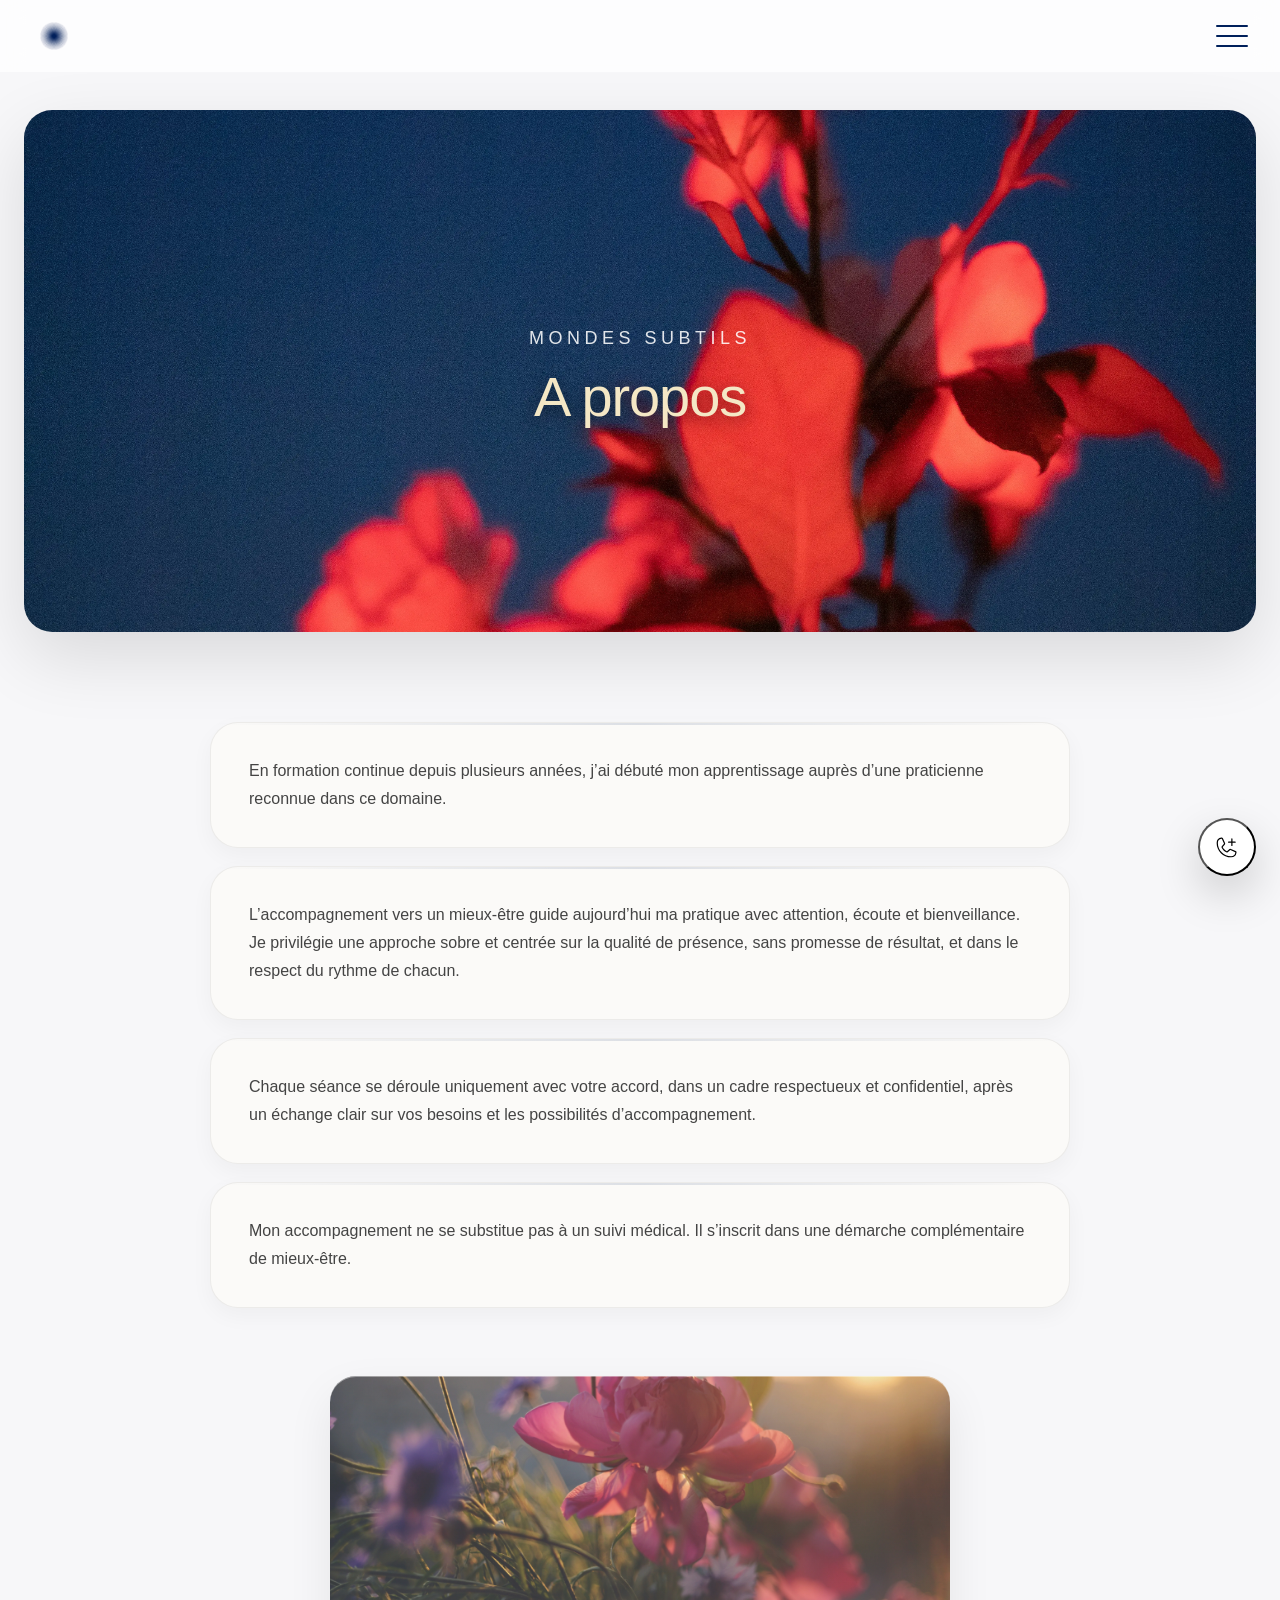
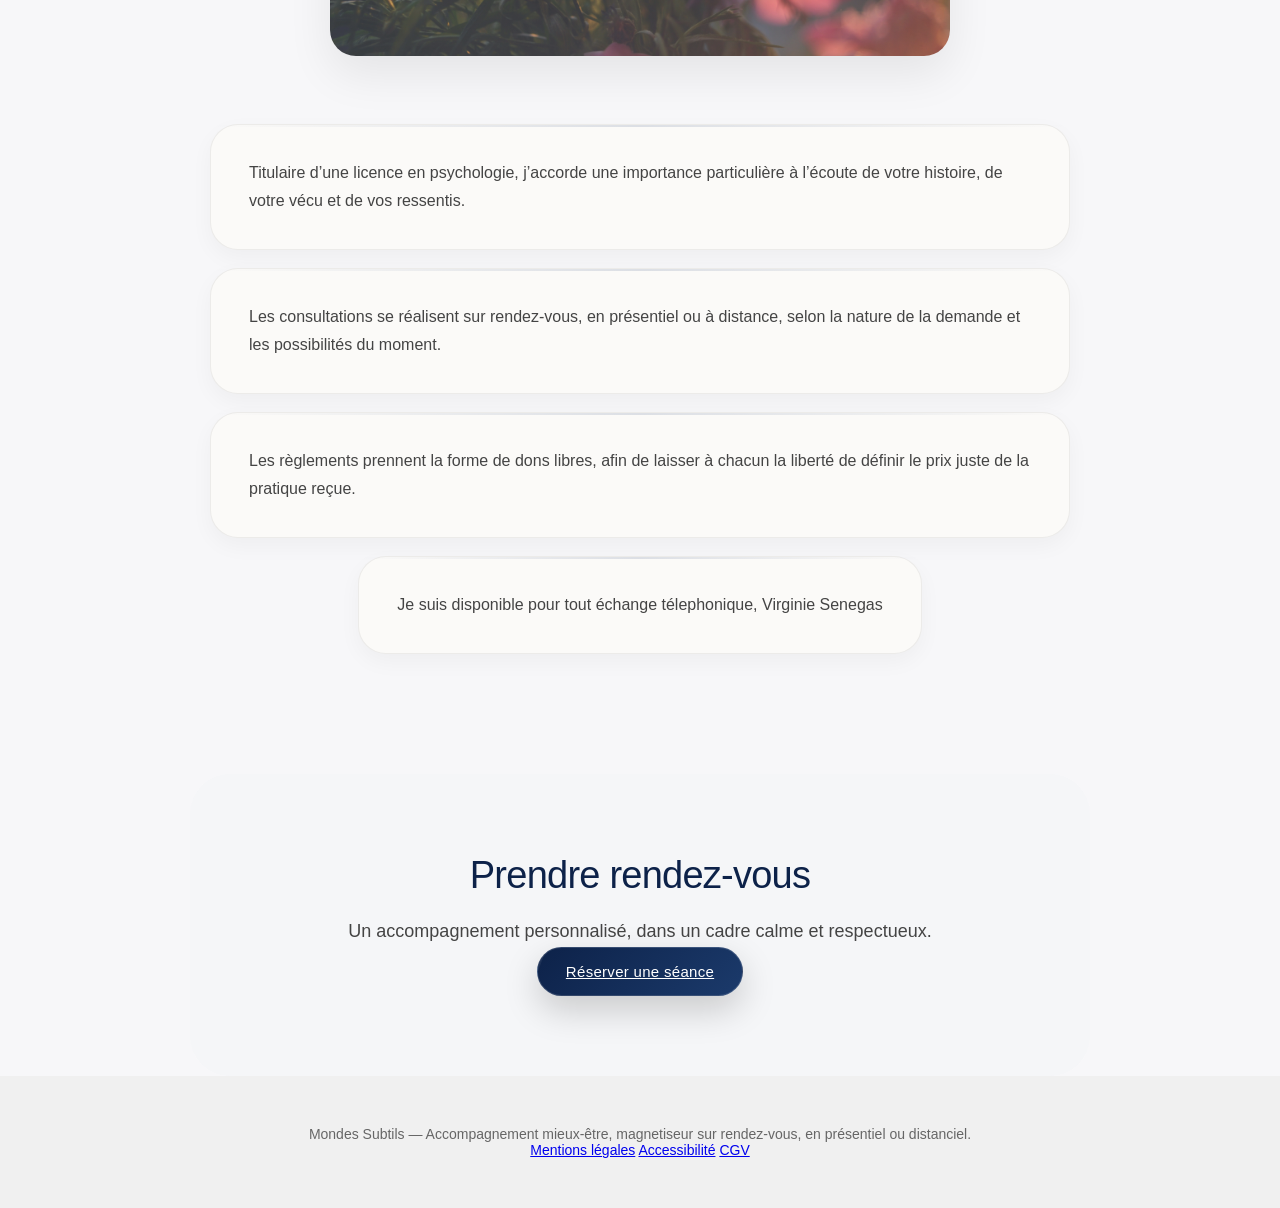
==== a-propos.html @ 7267ecd8 "Enhance footer with content and legal links Updated footer to include additional information and lin" ====
<!DOCTYPE html>
<html lang="fr">
<head>
  <meta charset="UTF-8" />
  <meta name="viewport" content="width=device-width, initial-scale=1.0"/>

  <title>À propos — Mondes Subtils</title>

  <meta name="description" content="Découvrez l’approche humaine et apaisante de Viginie Senegas avec Mondes Subtils, magnétisme etaccompagnement en mieux-être à Castres, Toulouse et en Occitanie.">

  <link rel="stylesheet" href="style.css" />
</head>

<body>

  <!-- NAVBAR -->
  <header class="navbar">

    <a href="index.html" class="logo">
      <img src="logo.png" alt="Mondes Subtils">
    </a>

    <div class="burger" id="burger">
      <span></span>
      <span></span>
      <span></span>
    </div>

  </header>

  <!-- MENU -->
  <nav class="menu" id="menu">
    <a href="index.html">Accueil</a>
    <a href="a-propos.html">À propos</a>
    <a href="pratiques.html">Les pratiques</a>
    <a href="temoignages.html">Témoignages</a>
    <a href="faq.html">FAQ</a>
    <a href="reservation.html">Réserver</a>
  </nav>

  <!-- HERO -->
  <section class="page-hero faq-hero">
    <div class="hero-content">
      <p class="mini-title">Mondes Subtils</p>
      <h1>A propos</h1>
    </div>
  </section>

  <!-- CONTENU -->
  <section class="about-wrapper">

    <div class="about-card">
      <p>
        En formation continue depuis plusieurs années, j’ai débuté mon apprentissage auprès d’une praticienne reconnue dans ce domaine.
      </p>
    </div>

    <div class="about-card">
      <p>
        L’accompagnement vers un mieux-être guide aujourd’hui ma pratique avec attention, écoute et bienveillance. 
        Je privilégie une approche sobre et centrée sur la qualité de présence, sans promesse de résultat, et dans le respect du rythme de chacun.
      </p>
    </div>

    <div class="about-card">
      <p>
        Chaque séance se déroule uniquement avec votre accord, dans un cadre respectueux et confidentiel, après un échange clair sur vos besoins et les possibilités d’accompagnement.
      </p>
    </div>

    <div class="about-card">
      <p>
        Mon accompagnement ne se substitue pas à un suivi médical. Il s’inscrit dans une démarche complémentaire de mieux-être.
      </p>
    </div>

    <div class="about-image-break"></div>

    <div class="about-card">
      <p>
        Titulaire d’une licence en psychologie, j’accorde une importance particulière à l’écoute de votre histoire, de votre vécu et de vos ressentis.
      </p>
    </div>

    <div class="about-card">
      <p>
        Les consultations se réalisent sur rendez-vous, en présentiel ou à distance, selon la nature de la demande et les possibilités du moment. 
      </p>
    </div>

    <div class="about-card">
      <p>
        Les règlements prennent la forme de dons libres, afin de laisser à chacun la liberté de définir le prix juste de la pratique reçue.
      </p>
    </div>

    <div class="about-card">
      <p>
        Je suis disponible pour tout échange télephonique,
        Virginie Senegas
      </p>
    </div>

  </section>

  <!-- CTA -->
  <section class="section section-soft">

    <h2>Prendre rendez-vous</h2>

    <p>
      Un accompagnement personnalisé, dans un cadre calme et respectueux.
    </p>

    <a href="reservation.html" class="btn">
      Réserver une séance
    </a>

  </section>

  <!-- FOOTER -->
 <footer>

  <div class="footer-content">
    Mondes Subtils — Accompagnement mieux-être, magnetiseur sur rendez-vous, en présentiel ou distanciel.
  </div>

  <div class="footer-links">
    <a href="mentions-legales.html">Mentions légales</a>
    <a href="accessibilite.html">Accessibilité</a>
    <a href="cgv.html">CGV</a>
  </div>

</footer>

  <!-- CONTACT FLOATING -->
  <div class="contact-floating">

    <button class="contact-trigger" id="contactTrigger">
      <img src="phonepluslight.svg" alt="Contact">
    </button>

    <div class="contact-panel" id="contactPanel">
      <a href="tel:+33607149158">Téléphone</a>
      <a href="sms:+33607149158">SMS</a>
      <a href="mailto:mondessubtils@yahoo.com">E-mail</a>
      <a href="reservation.html">Réserver une séance</a>
    </div>

  </div>

  <!-- SCRIPTS (PROPRE + SANS DOUBLONS) -->
  <script>
    const burger = document.getElementById("burger");
    const menu = document.getElementById("menu");

    burger.addEventListener("click", () => {
      burger.classList.toggle("active");
      menu.classList.toggle("open");
    });

    const trigger = document.getElementById("contactTrigger");
    const panel = document.getElementById("contactPanel");

    if (trigger && panel) {
      trigger.addEventListener("click", () => {
        panel.classList.toggle("open");
      });
    }
  </script>

</body>
</html>
---- style.css ----
/* RESET */

*{
  margin:0;
  padding:0;
  box-sizing:border-box;
}

html{
  scroll-behavior:smooth;
}

body{
  font-family:Arial,sans-serif;
  background:#f7f7f9;
  color:#111;
  overflow-x:hidden;
}

/* NAVBAR */

.navbar{
  position:fixed;
  top:0;
  left:0;
  width:100%;
  height:72px;

  display:flex;
  justify-content:space-between;
  align-items:center;

  padding:0 32px;

  background:rgba(255,255,255,0.72);

  backdrop-filter:blur(12px);
  -webkit-backdrop-filter:blur(12px);

  z-index:9999;
}

/* LOGO */

.logo img{
  height:44px;
  width:auto;
  display:block;

  transition:transform 0.5s ease;
}

.logo img:hover{
  transform:rotate(4deg) scale(1.02);
}

/* BURGER */

.burger{
  width:32px;
  height:22px;

  display:flex;
  flex-direction:column;
  justify-content:space-between;

  cursor:pointer;
  z-index:10000;
}

.burger span{
  width:100%;
  height:2px;

  background:#00205b;

  border-radius:2px;

  transition:0.4s;
}

.burger.active span:nth-child(1){
  transform:rotate(45deg) translateY(8px);
}

.burger.active span:nth-child(2){
  opacity:0;
}

.burger.active span:nth-child(3){
  transform:rotate(-45deg) translateY(-8px);
}

/* MENU */

.menu{
  position:fixed;
  inset:0;

  background:#00205b;

  display:flex;
  flex-direction:column;
  justify-content:center;
  align-items:center;

  gap:32px;

  opacity:0;
  pointer-events:none;

  transition:0.4s ease;

  z-index:9000;
}

.menu.open{
  opacity:1;
  pointer-events:auto;
}

.menu a{
  color:white;
  text-decoration:none;
  font-size:28px;
  letter-spacing:0.05em;

  transition:opacity 0.3s ease;
}

.menu a:hover{
  opacity:0.7;
}

/* HERO */

.hero{
  position:relative;

  min-height:58vh;
  height:58vh;

  margin:110px 24px 20px;

  background:
  linear-gradient(rgba(0,32,91,0.30), rgba(0,32,91,0.30)),
  url("photomondesubtilbacground.webp");

  background-size:cover;
  background-position:center;

  display:flex;
  align-items:center;
  justify-content:center;

  text-align:center;
  
  border-radius:28px;
  overflow:hidden;

  box-shadow:0 25px 70px rgba(0,0,0,0.12);
}

.hero-content{
  position:relative;
  z-index:2;
  max-width:700px;
  padding:20px;
  color:white;
}

.hero-content h1{
  font-size:56px;
  font-weight:300;
  
  color:#f4e7c5;
  letter-spacing:-0.02em;
  text-shadow:0 4px 16px rgba(0,0,0,0.45);
}

.hero-content p,
.page-hero p,
.testimonials-hero p,
.faq-hero p,
.about-hero p,
.reservation-hero p{
  font-size:18px;
  line-height:1.7;
  margin-top:10px;
  color:rgba(255,255,255,0.92);
}

/* =========================
   PRACTICES HERO
========================= */

.practices-hero{
  background:
    linear-gradient(rgba(0,32,91,0.30), rgba(0,32,91,0.30)),
    url("backgroundpratiques.webp");

  background-size:cover;
  background-position:center 70%;
}

/* BUTTON */

.btn{
  display:inline-flex;
  align-items:center;
  justify-content:center;

  padding:14px 26px;

  border-radius:999px;

  background:linear-gradient(135deg, #0d2249 0%, #1b3a6b 60%, #2a4f8a 100%);
  color:white;

  font-size:15px;
  font-weight:500;
  letter-spacing:0.02em;

  border:1px solid rgba(255,255,255,0.12);

  box-shadow:
    0 12px 30px rgba(0,0,0,0.18),
    inset 0 1px 0 rgba(255,255,255,0.12);

  position:relative;
  overflow:hidden;
  
  transition:all 0.3s ease;
}

.btn::before{
  content:"";
  position:absolute;
  top:0;
  left:-60%;
  width:60%;
  height:100%;

  background:linear-gradient(
    120deg,
    transparent,
    rgba(255,255,255,0.25),
    transparent
  );

  transform:skewX(-20deg);
  transition:0.6s ease;
}

.btn:hover{
  transform: translateY(-2px) scale(1.02);
  box-shadow:
    0 18px 40px rgba(0,0,0,0.22);
}

/* SECTION */

.section{
  padding:50px 20px 80px;
  max-width:900px;
  margin:auto;
  text-align:center;
}

.section:first-of-type{
  padding-top:30px;
}

.section h2{
  font-size:40px;
  margin-bottom:20px;
  color:#00205b;
  font-weight:300;
}

.section p{
  font-size:18px;
  line-height:1.8;
}

/* =========================
   CARDS (STYLE UNIQUE GLOBAL)
========================= */

.cards{
  display:grid;
  grid-template-columns:repeat(auto-fit, minmax(260px, 1fr));
  gap:24px;
  padding:20px 20px 60px;
}

/* CARD PREMIUM UNIQUE */
.cards .card{
  position:relative;
  overflow:hidden;

  min-height:340px;
  border-radius:28px;

  padding:34px;

  display:flex;
  flex-direction:column;
  justify-content:flex-end;

  background-size:cover;
  background-position:center;

  box-shadow:0 15px 40px rgba(0,0,0,0.12);

  transition:transform 0.35s ease, box-shadow 0.35s ease;

  isolation:isolate;
}

/* HOVER IDENTIQUE INDEX */
.cards .card:hover{
  transform:translateY(-6px);
  box-shadow:0 25px 60px rgba(0,0,0,0.18);
}

/* VOILE IDENTIQUE INDEX */
.cards .card::after{
  content:"";
  position:absolute;
  inset:0;

  background:linear-gradient(
    to top,
    rgba(0,0,0,0.45),
    rgba(0,0,0,0.15) 45%,
    rgba(255,255,255,0.20)100%
  );

  z-index:0;
}

/* TEXTE AU-DESSUS */

.cards .card h2,
.cards .card h3,
.cards .card p{
  position:relative;
  z-index:2;
}

.practice-card h2,
.practice-card h3{
  color:#f4e7c5;
  text-shadow:0 4px 16px rgba(0,0,0,0.45);
}

.practice-card p{
  color:#fff7e8;
  text-shadow:0 2px 12px rgba(0,0,0,0.40);
}

  .cards .card h2{
  color:#f4e7c5;
  text-shadow:0 4px 16px rgba(0,0,0,0.45);
}

.cards .card p{
  color:#fff7e8;
  text-shadow:0 2px 12px rgba(0,0,0,0.40);

}

.cards .card p{
  text-shadow:0 4px 12px rgba(0,0,0,0.12);
}

/* TITRE */
.cards .card h2{
  font-size:26px;
  font-weight:300;
  color:#f4e7c5;
  margin-bottom:14px;
  line-height:1.3;

    text-shadow:0 4px 16px rgba(0,0,0,0.45);

}

.cards .card h3{
  font-size:26px;
  font-weight:300;
  color:#f4e7c5;
  margin-bottom:14px;
  line-height:1.3;

  text-shadow:0 4px 16px rgba(0,0,0,0.45);
}

/* TEXTE */
.cards .card p{
  font-size:16px;
  line-height:1.7;
  color:#fff7e8;

    text-shadow:0 2px 12px rgba(0,0,0,0.40);

}
/* images */

.cards .card:nth-child(1){
  background-image:url("photoarrettabac.webp");
}

.cards .card:nth-child(2){
  background-image:url("photonettoyagepersonne.webp");
}

.cards .card:nth-child(3){
  background-image:url("photonettoyagelieu.webp");
}

.cards .card:nth-child(4){
  background-image:url("photoliberationemotionnelle.webp");
}

.cards .card:nth-child(5){
  background-image:url("douleursinconforts.webp");
}

.cards .card:nth-child(6){
  background-image:url("zonefeubrulure.webp");
}

.cards .card:nth-child(7){
  background-image:url("liberationrelationsousemprise.webp");
}

/* FOOTER */

footer{
  text-align:center;
  padding:50px 20px;
  background:#f0f0f0;
  font-size:14px;
  color:#666;
}

/* =========================
   ABOUT PAGE
========================= */

.about-hero{
  position:relative;
  height:68vh;
  min-height:560px;

  display:flex;
  align-items:center;
  justify-content:center;
  text-align:center;

  background:
    url("photoapropo1.webp");

  background-size:cover;
  background-position:center;

  color:white;
}

.hero-overlay{
  position:absolute;
  inset:0;
}

.about-hero h1{
  font-size:56px;
  font-weight:300;
}

/* WRAPPER */

.about-wrapper{
  max-width:1100px;
  margin:auto;
  padding:70px 20px 120px;

  display:flex;
  flex-direction:column;
  gap:18px;
}

/* =========================
   ABOUT CARD (CLEAN UNIQUE VERSION)
========================= */

.about-card{
  position:relative;
  border-radius:28px;

  max-width:860px;
  margin:0 auto;

  background:#fbfaf8;
  border:1px solid rgba(0,0,0,0.06);

  padding:34px 38px;

  box-shadow:0 8px 22px rgba(0,0,0,0.04);

  transition:all 0.25s ease;
}

.about-card:hover{
  transform:translateY(-2px);
  box-shadow:0 14px 30px rgba(0,0,0,0.06);
  border-color:rgba(0,32,91,0.12);
}

.about-card::before{
  content:"";
  position:absolute;
  top:0;
  left:0;
  width:100%;
  height:2px;

  background:linear-gradient(
    to right,
    transparent,
    rgba(0,32,91,0.25),
    transparent
  );

  opacity:0.5;
  pointer-events:none;
}

.about-card p{
  font-size:16px;
  line-height:1.75;
  font-weight:300;
  color:#444;
}

/* SECTION SOFT */

.section-soft{
  max-width:1100px;
  margin:0 auto 80px;
  padding:80px 30px;
  border-radius:40px;
  background:#f5f6f8;
}

.practice-card::after{
  content:"";
  position:absolute;
  inset:0;

  background:linear-gradient(
    to top,
    rgba(0,0,0,0.72) 10%,
    rgba(0,0,0,0.15) 60%,
    rgba(0,0,0,0.05) 100%
  );
}

.practices-grid{
  max-width:1350px;
  margin:auto;

  padding:20px 20px 120px;

  display:grid;
  grid-template-columns:repeat(auto-fit,minmax(380px,1fr));
  gap:26px;
}

.practice-card{
  position:relative;
  min-height:620px;

  overflow:hidden;

  border-radius:28px;

  display:flex;
  align-items:flex-end;

  background:#000;

  box-shadow:0 10px 40px rgba(0,0,0,0.08);

  transition:
  transform 0.45s ease,
  box-shadow 0.45s ease;
}

.practice-card:hover{
  transform:translateY(-4px) scale(1.01);

  box-shadow:
  0 25px 70px rgba(0,0,0,0.12);
}

.practice-image{
  position:absolute;
  inset:0;

  background-size:cover;
  background-position:center;

  transition:transform 1.2s ease;
}

.practice-card:hover .practice-image{
  transform:scale(1.03);
}

.practice-content{
  position:relative;
  z-index:2;

  padding:42px;

  color:white;
}

.practice-content h2{
  font-size:34px;
  font-weight:300;

  margin-bottom:16px;

  color:#f4e7c5;
  letter-spacing:-0.03em;

  text-shadow:0 4px 16px rgba(0,0,0,0.45);
}

.practice-content p{
  font-size:17px;
  line-height:1.8;

  margin-bottom:26px;

  color:rgba(255,255,255,0.88);
}

.medical-note{
  max-width:900px;

  margin:0 auto 100px;

  padding:0 20px;

  display:flex;
  justify-content:center;
}

.medical-note p{
  width:100%;

  background:rgba(255,255,255,0.92);

  backdrop-filter:blur(16px);

  border-radius:26px;

  padding:30px;

  text-align:center;

  box-shadow:0 10px 40px rgba(0,0,0,0.05);

  font-size:16px;
  line-height:1.8;
  color:#444;
}

/* RESPONSIVE */

@media(max-width:768px){

  .navbar{
    padding:0 20px;
  }

  .hero-content h1{
    font-size:42px;
  }

  .hero-content p{
    font-size:18px;
  }

  .menu a{
    font-size:24px;
  }

  .about-hero{
    height:65vh;
  }

  .about-hero h1{
    font-size:38px;
  }

  .about-wrapper{
    gap:16px;
    padding:50px 16px 100px;
  }

  .about-card{
    padding:28px;
    border-radius:18px;
  }

  .about-card p{
    font-size:15px;
    line-height:1.7;
  }
}

@media(max-width:1024px){
  .cards{
    grid-template-columns:repeat(2, 1fr);
  }
}

@media(max-width:600px){
  .cards{
    grid-template-columns:1fr;
  }
}

.medical-note{
  max-width:900px;
  margin:0 auto 100px;
  padding:0 20px;
  display:flex;
  justify-content:center;
}

.medical-note p{
  width:100%;
  text-align:center;
}

.about-image-break{
  width:100%;
  max-width:620px;
  height:280px;

  margin:50px auto;

  border-radius:26px;
  overflow:hidden;

  background:
    linear-gradient(
      rgba(255,255,255,0.10),
      rgba(255,255,255,0.15)
    ),
    url("https://virginiesenegas.github.io/mondessubtils5/photoapropo2.webp")
    center/cover no-repeat;

  box-shadow:
    0 18px 45px rgba(0,0,0,0.08),
    0 1px 0 rgba(255,255,255,0.4) inset;

  transition: all 0.5s ease;
}

.about-image-break:hover{
  transform: translateY(-3px) scale(1.01);
  box-shadow: 0 28px 65px rgba(0,0,0,0.12);
}

/* =========================
   FAQ STYLE
========================= */

.faq-item{
  background:rgba(255,255,255,0.75);
  backdrop-filter:blur(18px);
  border-radius:22px;
  margin-bottom:16px;
  overflow:hidden;
  box-shadow:0 10px 30px rgba(0,0,0,0.04);
}

.faq-question{
  padding:24px 26px;
  cursor:pointer;
  display:flex;
  justify-content:space-between;
  font-size:18px;
  color:#00205b;
}

.faq-answer{
  max-height:0;
  overflow:hidden;
  padding:0 26px;
  transition:0.5s ease;
}

.faq-item.active .faq-answer{
  max-height:300px;
  padding:0 26px 24px;
}

/* TITRES STANDARD */
h1,h2,h3{
  font-weight:300;
  letter-spacing:-0.02em;
}

/* SECTIONS UNIFORMES */
.section{
  padding:80px 20px;
  max-width:900px;
  margin:auto;
  text-align:center;
}

.section h2{
  font-size:38px;
  margin-bottom:18px;
  color:var(--primary);
}

.section p{
  font-size:18px;
  line-height:1.8;
  color:var(--muted);
}

/* CTA GLOBAL (boutons cohérents partout) */
.btn{
  display:inline-flex;
  align-items:center;
  justify-content:center;

  padding:15px 28px;
  border-radius:999px;

  background:linear-gradient(135deg, #0d2249, #1b3a6b);
  color:white;

  font-size:15px;
  font-weight:500;

  border:1px solid rgba(255,255,255,0.15);

  box-shadow:0 14px 35px rgba(0,0,0,0.18);

  transition:0.3s ease;
}

.btn:hover{
  transform:translateY(-2px);
  box-shadow:0 20px 50px rgba(0,0,0,0.22);
}

:root{
  --primary:#0d2249;
  --text:#111;
  --muted:#444;
  --bg:#f7f7f9;
}

/* =========================
   HERO GLOBAL POUR TOUTES LES PAGES
========================= */

.page-hero{
  position:relative;
  min-height:58vh;

  display:flex;
  align-items:center;
  justify-content:center;
  text-align:center;

  background-size:cover;
  background-position:center;

  border-radius:28px;

  overflow:hidden;

  box-shadow:0 25px 70px rgba(0,0,0,0.12);

  margin:110px 24px 20px;
}

.page-hero::before{
  content:"";
  position:absolute;
  inset:0;

  background:rgba(0,32,91,0.20);

  z-index:1;
}

.page-hero .hero-content{
  position:relative;
  z-index:2;
  max-width:720px;
  padding:20px;
  color:white;
}

.brand-title{
  font-size:14px;
  letter-spacing:0.25em;
  text-transform:uppercase;
  color:rgba(244,231,197,0.85);
  margin-bottom:10px;
  font-weight:400;
}

.page-hero h1,
.about-hero h1,
.faq-hero h1,
.reservation-hero h1,
.testimonials-hero h1{
  font-size:56px;
  font-weight:300;
  color:#f4e7c5;
  letter-spacing:-0.02em;
  text-shadow:0 4px 16px rgba(0,0,0,0.45);
}

.mini-title {
  font-size: 14px;
  letter-spacing: 0.25em;
  text-transform: uppercase;
  color: rgba(244,231,197,0.85);
  margin-bottom: 10px;
}

.faq-hero{
  background-image:url("photofaq.webp");
  background-size:cover;
  background-position:center;
}

.faq-hero::before,
.reservation-hero::before{
  display:none;
}

.reservation-hero{
  background-image:url("photoreservation.webp");
  background-size:cover;
  background-position:center;
}

.page-hero p{
  font-size:18px;
  line-height:1.7;
  opacity:0.95;
}

.testimonials-hero{
  position:relative;

  min-height:58vh;
  height:58vh;

  margin:110px 24px 20px;

  background:url("temoignageimage.png");

  background-size:cover;
  background-position:center;

  display:flex;
  align-items:center;
  justify-content:center;

  text-align:center;

  color:white;

  border-radius:28px;
  overflow:hidden;

  box-shadow:0 25px 70px rgba(0,0,0,0.12);

  z-index:1;
}

.seo-links{
  display:grid;
  grid-template-columns:repeat(auto-fit, minmax(240px, 1fr));
  gap:18px;
  margin-top:25px;
}

/* CARD IMAGE PREMIUM */
.seo-card{
  position:relative;
  height:180px;

  border-radius:22px;
  overflow:hidden;

  text-decoration:none;

  display:flex;
  align-items:flex-end;

  box-shadow:0 15px 40px rgba(0,0,0,0.10);

  transition:all 0.4s ease;
}

/* IMAGE BACKGROUND */
.seo-castres{
  background:url("photomagnetiseurcastres.webp") center/cover no-repeat;
}

.seo-toulouse{
  background:url("photomagnetiseurtoulouse.webp") center/cover no-repeat;
}

.seo-tarn{
  background:url("photomagnetiseurtarn.webp") center/cover no-repeat;
}

/* DARK OVERLAY (lisibilité Apple style) */
.seo-overlay{
  position:absolute;
  inset:0;

  background:linear-gradient(
    to top,
    rgba(0,0,0,0.55),
    rgba(0,0,0,0.10)
  );
}

/* CONTENT */
.seo-content{
  position:relative;
  z-index:2;

  padding:18px;
  color:white;
}

/* TEXT */
.seo-title{
  font-size:18px;
  font-weight:400;
  letter-spacing:-0.01em;
}

.seo-sub{
  font-size:13px;
  opacity:0.85;
}

/* HOVER APPLE STYLE */
.seo-card:hover{
  transform:translateY(-6px) scale(1.02);
  box-shadow:0 25px 60px rgba(0,0,0,0.18);
}

/* subtle zoom image */
.seo-card:hover{
  filter:saturate(1.1);
}

/* =========================
   CONTACT FLOATING CLEAN (APPLE STYLE)
========================= */


/* mobile */
@media(max-width:768px){
  
  .contact-floating{
    right:16px;
    bottom:16px;
  }

.contact-trigger{
  width:58px;
  height:58px;

  border-radius:50%;
  border:none;

  background:rgba(255,255,255,0.75);
  backdrop-filter:blur(18px);

  display:flex;
  align-items:center;
  justify-content:center;

  cursor:pointer;

  box-shadow:0 18px 45px rgba(0,0,0,0.18);

  transition:transform 0.2s ease, box-shadow 0,25s ease;
}

  .contact-panel{
    bottom:70px;
 }

  }

.contact-trigger img{
  width:26px;
  height:26px;
  display:block;
}

  /* hover propre */
.contact-trigger:hover{
  transform:scale(1.06);
  box-shadow:0 25px 60px rgba(0,0,0,0.22);
}

.contact-trigger:active{
  transform:scale(0.92);
}

 .contact-panel{
  position:absolute;
  bottom:70px;
  right:0;

  width:220px;

  display:flex;
  flex-direction:column;
  gap:6px;

  padding:10px;

  border-radius:18px;

  background:rgba(255,255,255,0.92);
  backdrop-filter:blur(26px);

  box-shadow:0 20px 60px rgba(0,0,0,0.18);

  border:1px solid rgba(255,255,255,0.4);

  opacity:0;
  transform:translateY(12px);

  pointer-events:none;
  visibility:hidden;

  transition:0.25s ease;
}

.contact-panel.open{
  opacity:1;
  transform:translateY(0);

  pointer-events:auto;
  visibility:visible;
}

/* =========================
   CONTACT PANEL BASE FIX
========================= */

.contact-panel{
  position:absolute;
  bottom:65px;
  right:0;

  width:220px;

  display:flex;
  flex-direction:column;
  gap:6px;

  padding:10px;

  border-radius:18px;

  background:rgba(255,255,255,0.9);
  backdrop-filter:blur(22px);

  border:1px solid rgba(255,255,255,0.4);

  box-shadow:0 20px 60px rgba(0,0,0,0.12);

  /* IMPORTANT */
  opacity:0;
  transform:translateY(10px);
  pointer-events:none;
  visibility:hidden;

  transition:0.25s ease;
}

.contact-panel.open{
  opacity:1;
  transform:translateY(0);
  pointer-events:auto;
  visibility:visible;
}

.contact-panel a{
  display:flex;
  align-items:center;
  gap:10px;

  padding:14px 16px;

  border-radius:16px;

  text-decoration:none;

  font-size:15px;
  font-weight:500;

  color:#00205b;

  background:rgba(255,255,255,0.6);

  transition:all 0.2s ease;
}

.contact-panel a:hover{
  transform:translateX(3px);
  background:rgba(255,255,255,0.9);
  }

.contact-floating{
  position:fixed;
  right:24px;
  bottom:24px;
  z-index:999999;
  display:flex;
  flex-direction:column;
  align-items:flex-end;
}

.contact-trigger{
  width:58px;
  height:58px;
  border-radius:50%;
  background:white;
  display:flex;
  align-items:center;
  justify-content:center;
  box-shadow:0 18px 45px rgba(0,0,0,0.18);
  cursor:pointer;
}

.contact-panel{
  position:absolute;
  bottom:70px;
  right:0;

  opacity:0;
  visibility:hidden;
  pointer-events:none;

  transform:translateY(10px);
  transition:0.25s ease;

  display:flex;
  flex-direction:column;
  gap:6px;

  padding:10px;
  border-radius:18px;
  background:white;
}

.contact-panel.open{
  opacity:1;
  visibility:visible;
  pointer-events:auto;
  transform:translateY(0);
}

/* MOBILE */
@media(max-width:768px){
  .contact-floating{
    right:16px;
    bottom:16px;
  }
}
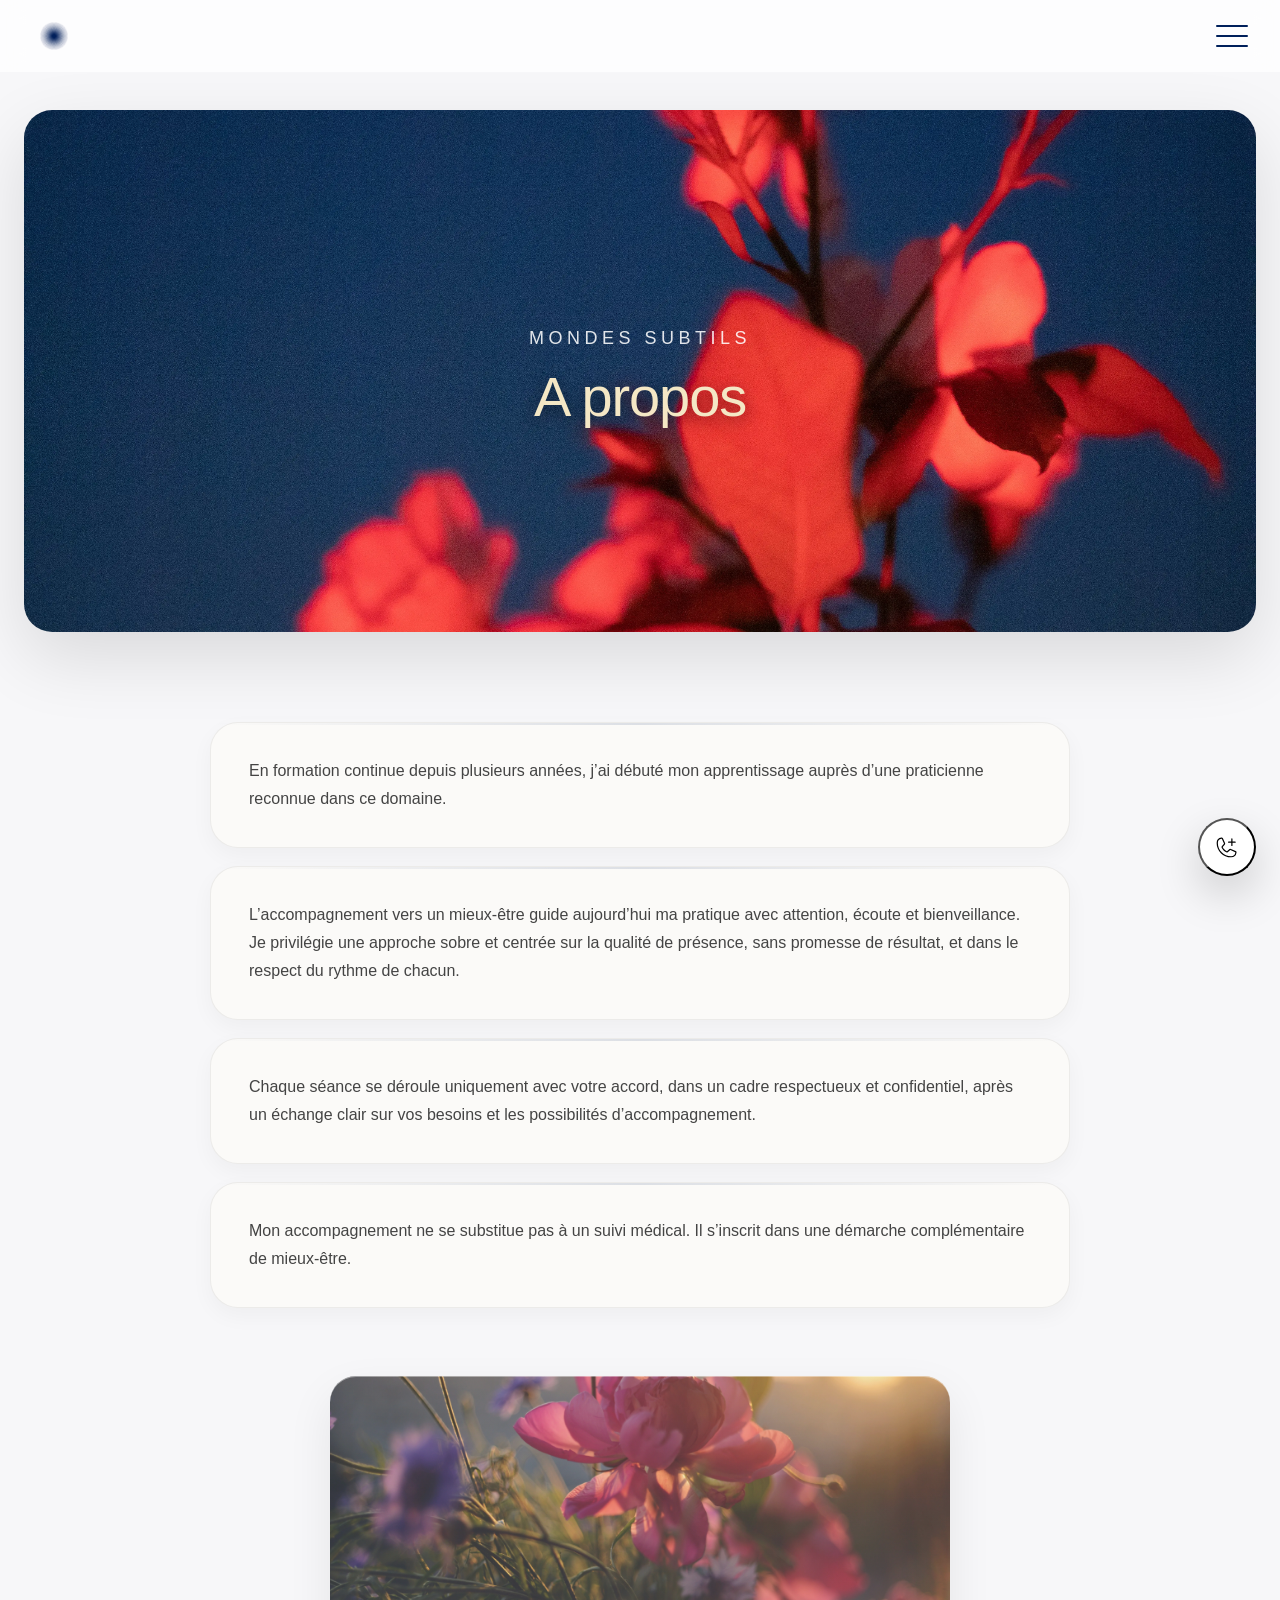
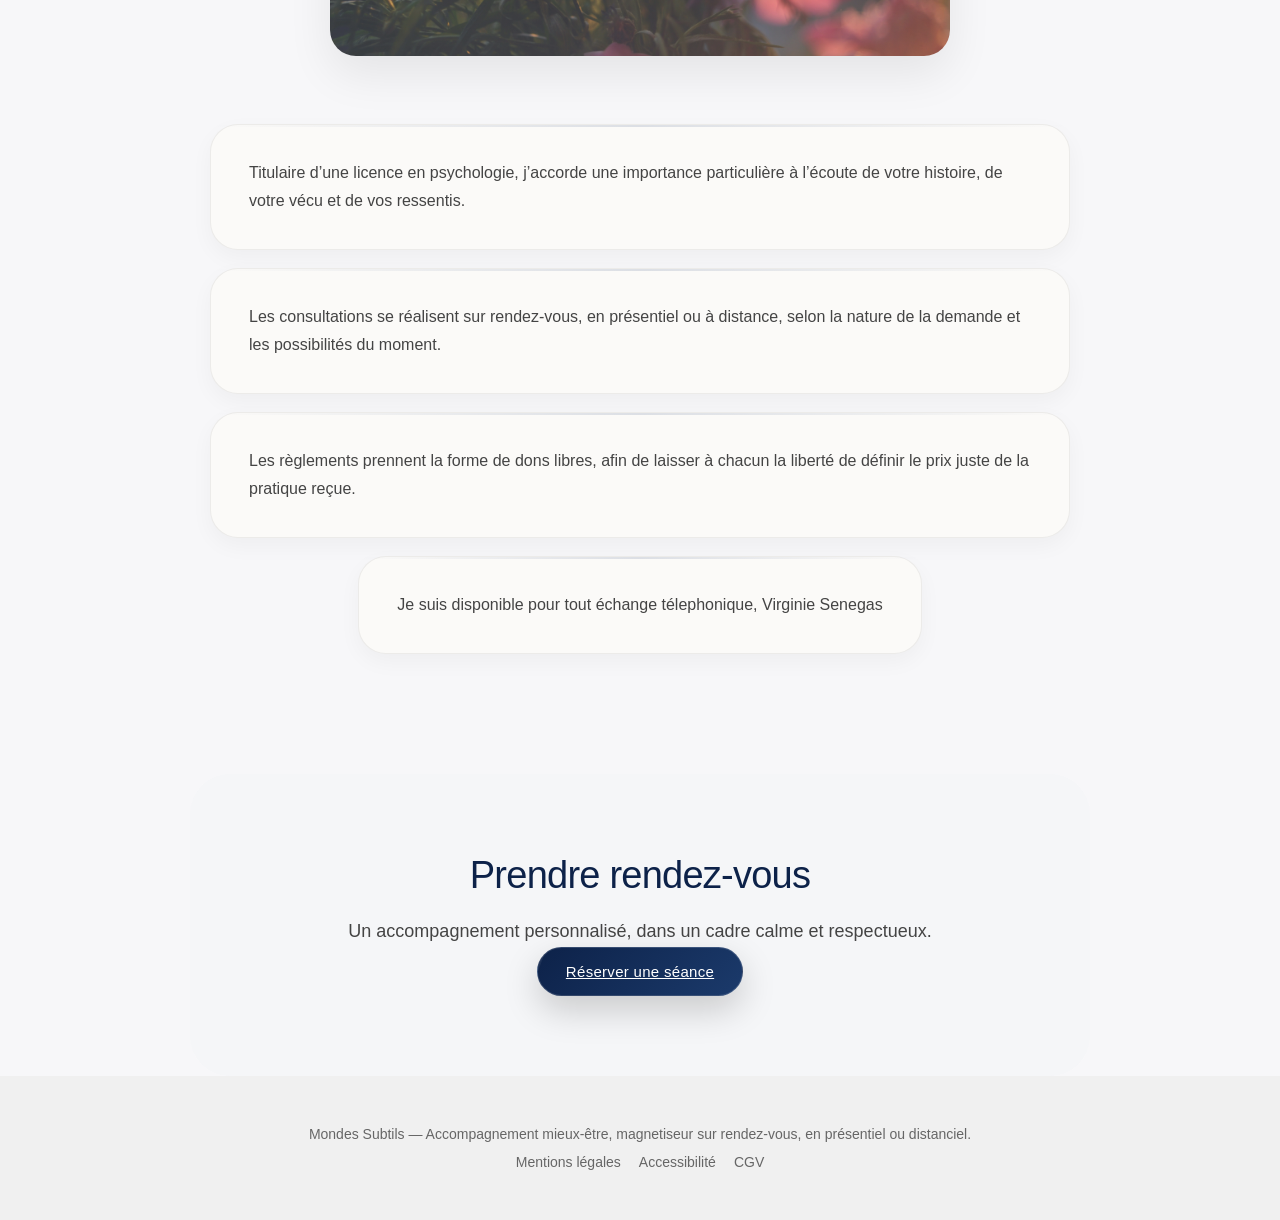
==== commit daec46dc: "Improve contact panel toggle functionality Enhanced contact panel interaction by adding event propag" ====
--- a/a-propos.html
+++ b/a-propos.html
@@ -160,13 +160,25 @@
     });
 
     const trigger = document.getElementById("contactTrigger");
-    const panel = document.getElementById("contactPanel");
+const panel = document.getElementById("contactPanel");
 
-    if (trigger && panel) {
-      trigger.addEventListener("click", () => {
-        panel.classList.toggle("open");
-      });
+if (trigger && panel) {
+
+  trigger.addEventListener("click", (e) => {
+    e.stopPropagation();
+    panel.classList.toggle("open");
+  });
+
+  document.addEventListener("click", (e) => {
+    if (
+      !panel.contains(e.target) &&
+      !trigger.contains(e.target)
+    ) {
+      panel.classList.remove("open");
     }
+  });
+
+}
   </script>
 
 </body>
--- a/style.css
+++ b/style.css
@@ -1299,3 +1299,23 @@
     bottom:16px;
   }
 }
+
+.footer-links{
+  margin-top:12px;
+  display:flex;
+  gap:18px;
+  justify-content:center;
+  flex-wrap:wrap;
+  font-size:14px;
+}
+
+.footer-links a{
+  color:#666;
+  text-decoration:none;
+  transition:0.2s ease;
+}
+
+.footer-links a:hover{
+  color:#00205b;
+  text-decoration:underline;
+}
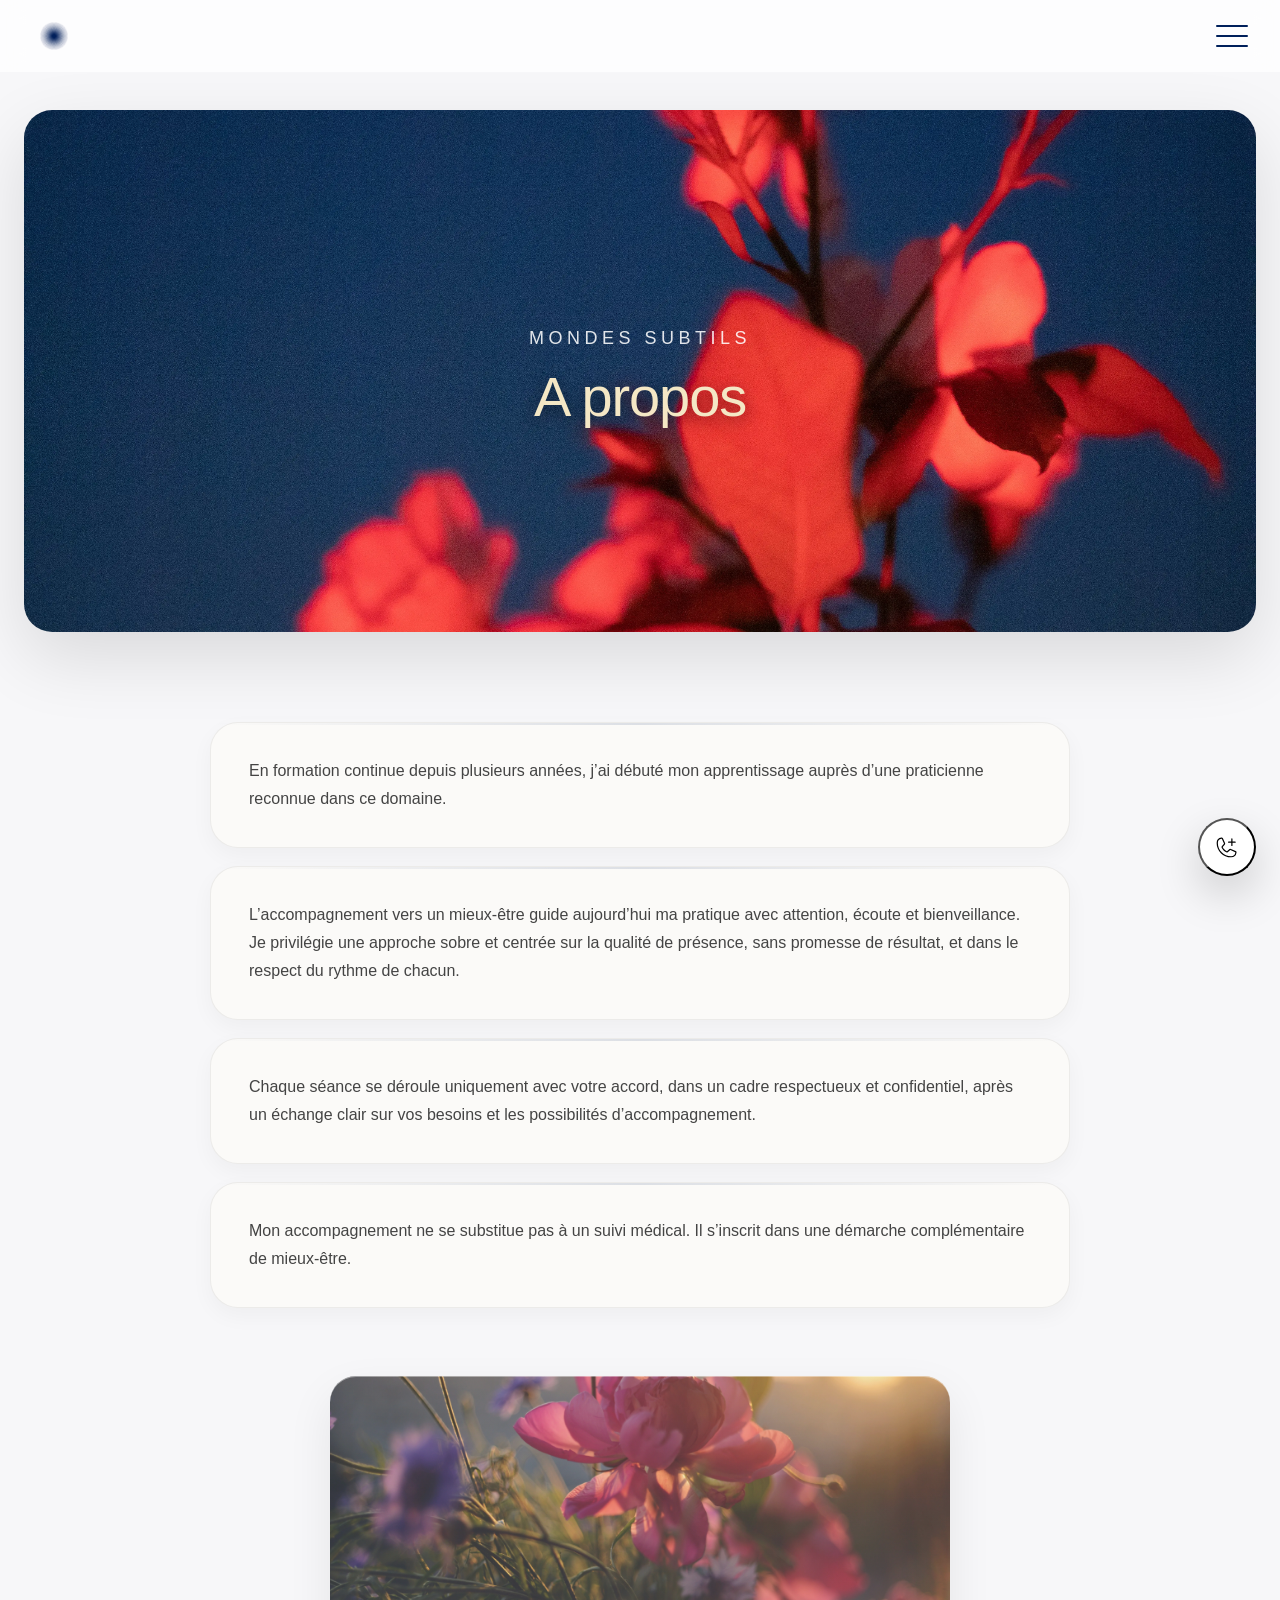
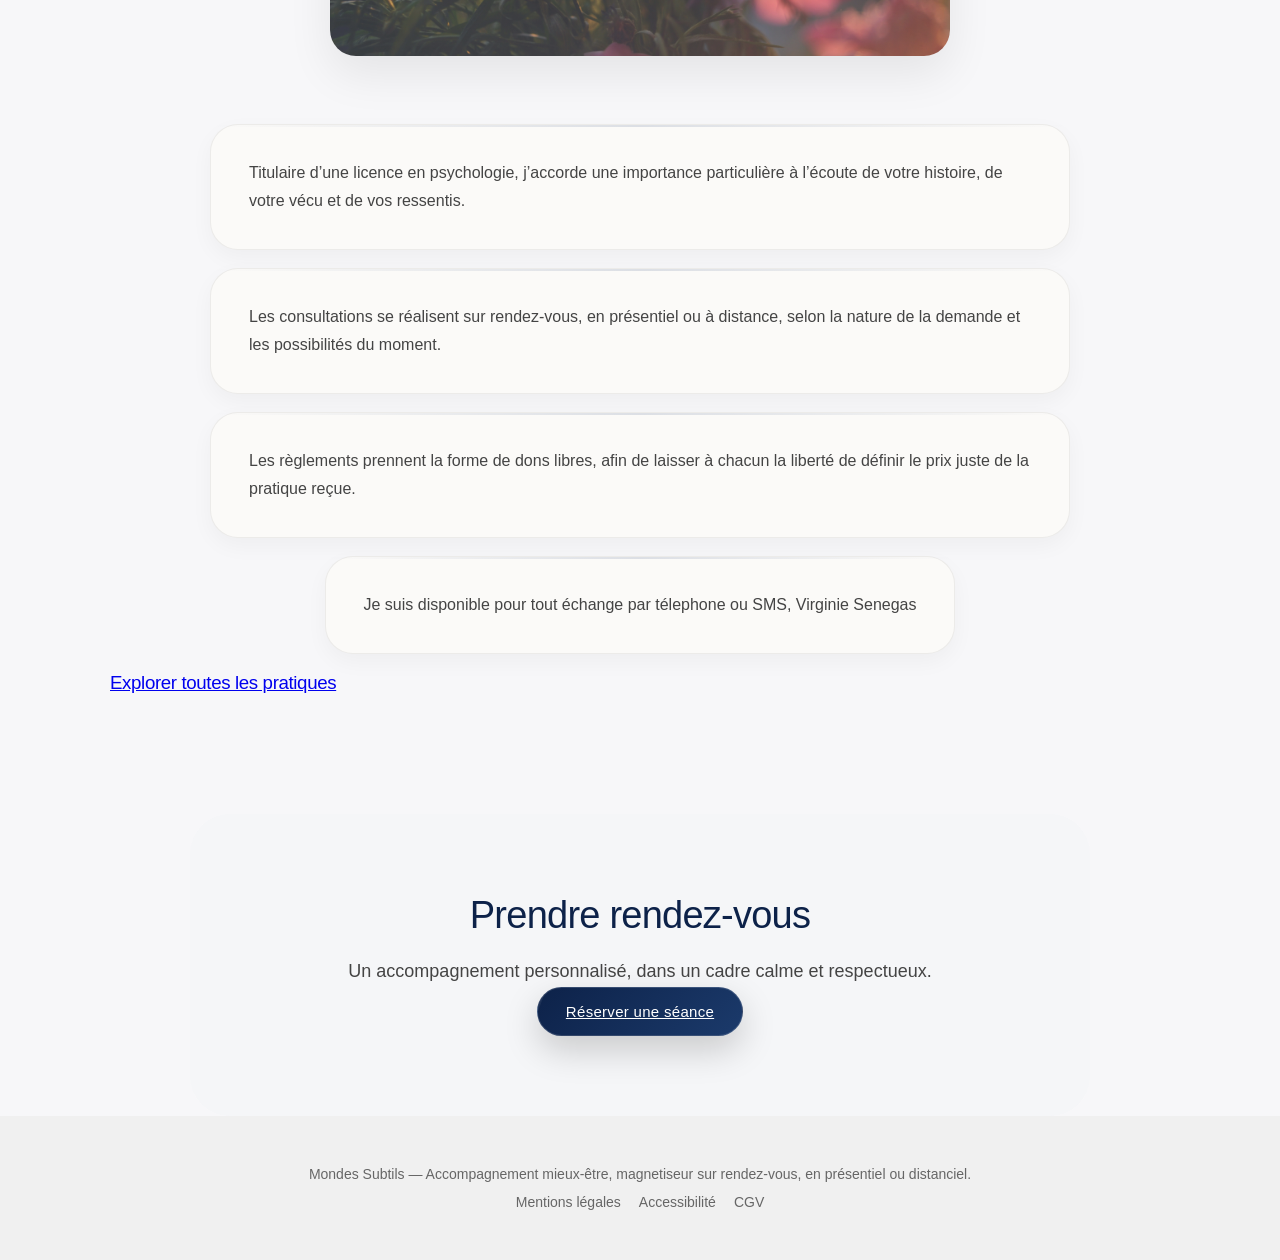
==== commit a2e78020: "Update a-propos.html" ====
--- a/a-propos.html
+++ b/a-propos.html
@@ -8,6 +8,8 @@
 
   <meta name="description" content="Découvrez l’approche humaine et apaisante de Viginie Senegas avec Mondes Subtils, magnétisme etaccompagnement en mieux-être à Castres, Toulouse et en Occitanie.">
 
+  <link rel="icon" type="image/png" href="favicon.png">
+  
   <link rel="stylesheet" href="style.css" />
 </head>
 
@@ -96,10 +98,14 @@
 
     <div class="about-card">
       <p>
-        Je suis disponible pour tout échange télephonique,
+        Je suis disponible pour tout échange par télephone ou SMS,
         Virginie Senegas
       </p>
     </div>
+
+    <a href="https://www.mondessubtils.fr/pratiques.html" class="card card-pratiques">
+  <h3>Explorer toutes les pratiques</h3>
+</a>
 
   </section>
 
--- a/style.css
+++ b/style.css
@@ -316,12 +316,21 @@
   transition:transform 0.35s ease, box-shadow 0.35s ease;
 
   isolation:isolate;
+
+  text-decoration: none;
+  color: inherit;
+  
 }
 
 /* HOVER IDENTIQUE INDEX */
 .cards .card:hover{
   transform:translateY(-6px);
   box-shadow:0 25px 60px rgba(0,0,0,0.18);
+}
+
+.pratique-card.selected{
+  outline: 4px solid #00205b;
+  transform: scale(1.03);
 }
 
 /* VOILE IDENTIQUE INDEX */
@@ -434,6 +443,10 @@
 
 .cards .card:nth-child(7){
   background-image:url("liberationrelationsousemprise.webp");
+}
+
+.cards .card:nth-child(8){
+  background-image:url("photoapropo1.png");
 }
 
 /* FOOTER */
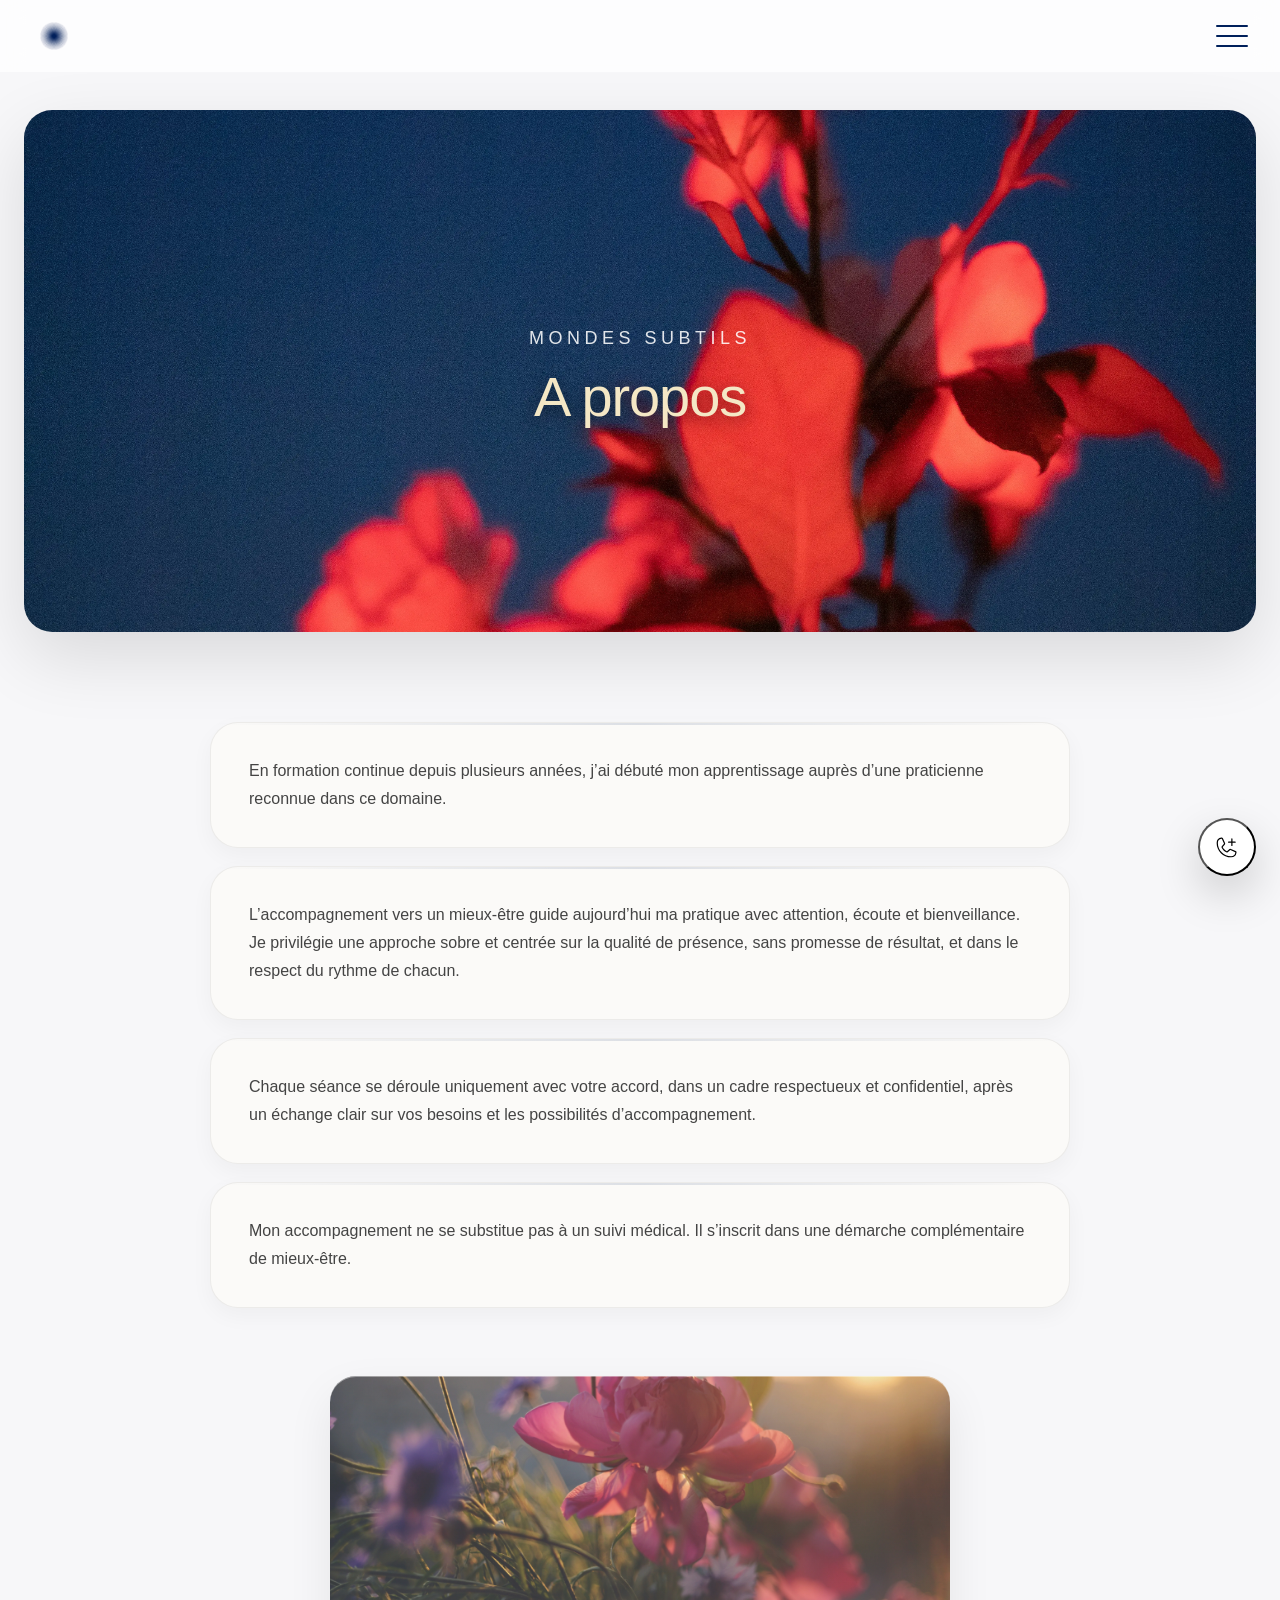
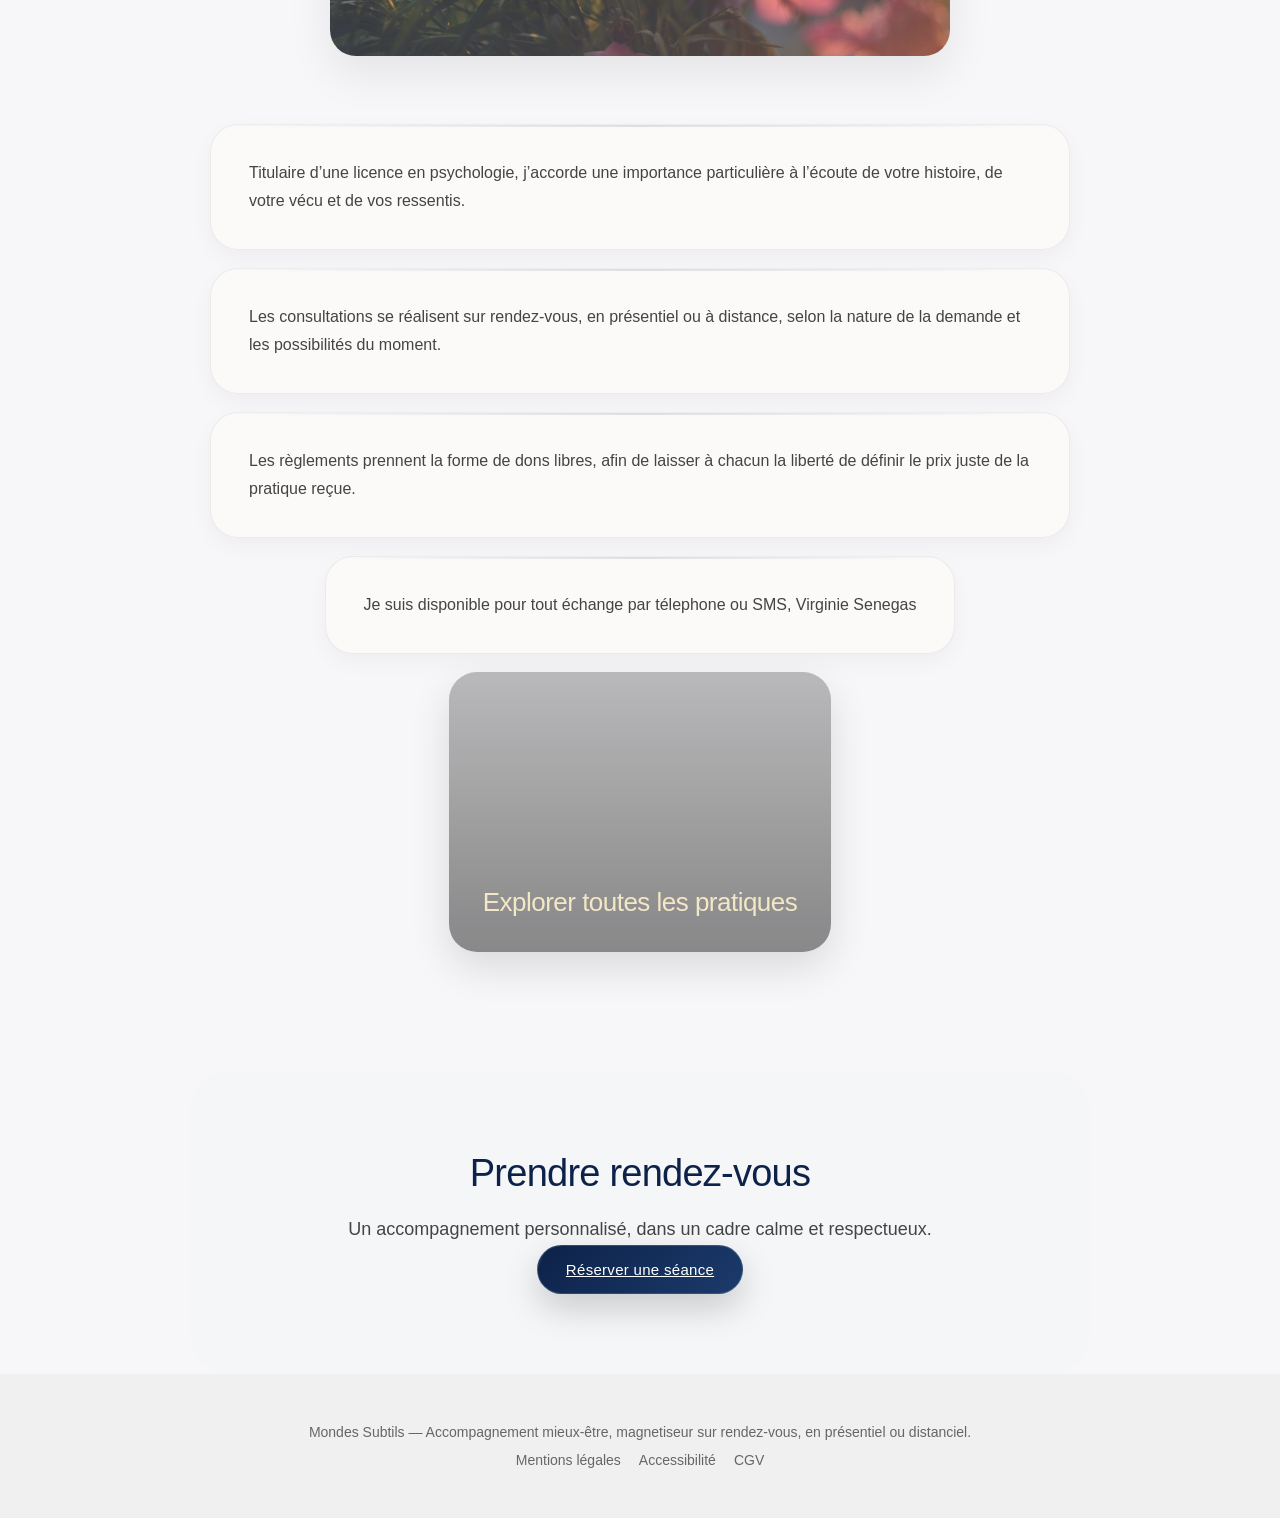
==== commit 2213de34: "Update a-propos.html" ====
--- a/a-propos.html
+++ b/a-propos.html
@@ -103,7 +103,7 @@
       </p>
     </div>
 
-    <a href="https://www.mondessubtils.fr/pratiques.html" class="card card-pratiques">
+    <a href="https://www.mondessubtils.fr/pratiques.html" class="about-pratiques-card">
   <h3>Explorer toutes les pratiques</h3>
 </a>
 
--- a/style.css
+++ b/style.css
@@ -384,6 +384,10 @@
   text-shadow:0 4px 12px rgba(0,0,0,0.12);
 }
 
+.card-pratiques{
+  background-image:url("backgroundpratiques1.png");
+}
+
 /* TITRE */
 .cards .card h2{
   font-size:26px;
@@ -1305,6 +1309,47 @@
   transform:translateY(0);
 }
 
+.about-pratiques-card{
+  display:flex;
+  align-items:flex-end;
+
+  max-width:860px;
+  margin:0 auto;
+
+  min-height:280px;
+  padding:34px;
+
+  border-radius:28px;
+  overflow:hidden;
+
+  text-decoration:none;
+
+  background:
+    linear-gradient(
+      rgba(0,0,0,0.25),
+      rgba(0,0,0,0.45)
+    ),
+    url("backgroundpratiques.png");
+
+  background-size:cover;
+  background-position:center;
+
+  box-shadow:0 15px 40px rgba(0,0,0,0.12);
+
+  transition:0.3s ease;
+}
+
+.about-pratiques-card:hover{
+  transform:translateY(-4px);
+}
+
+.about-pratiques-card h3{
+  color:#f4e7c5;
+  font-size:26px;
+  font-weight:300;
+  margin:0;
+}
+
 /* MOBILE */
 @media(max-width:768px){
   .contact-floating{
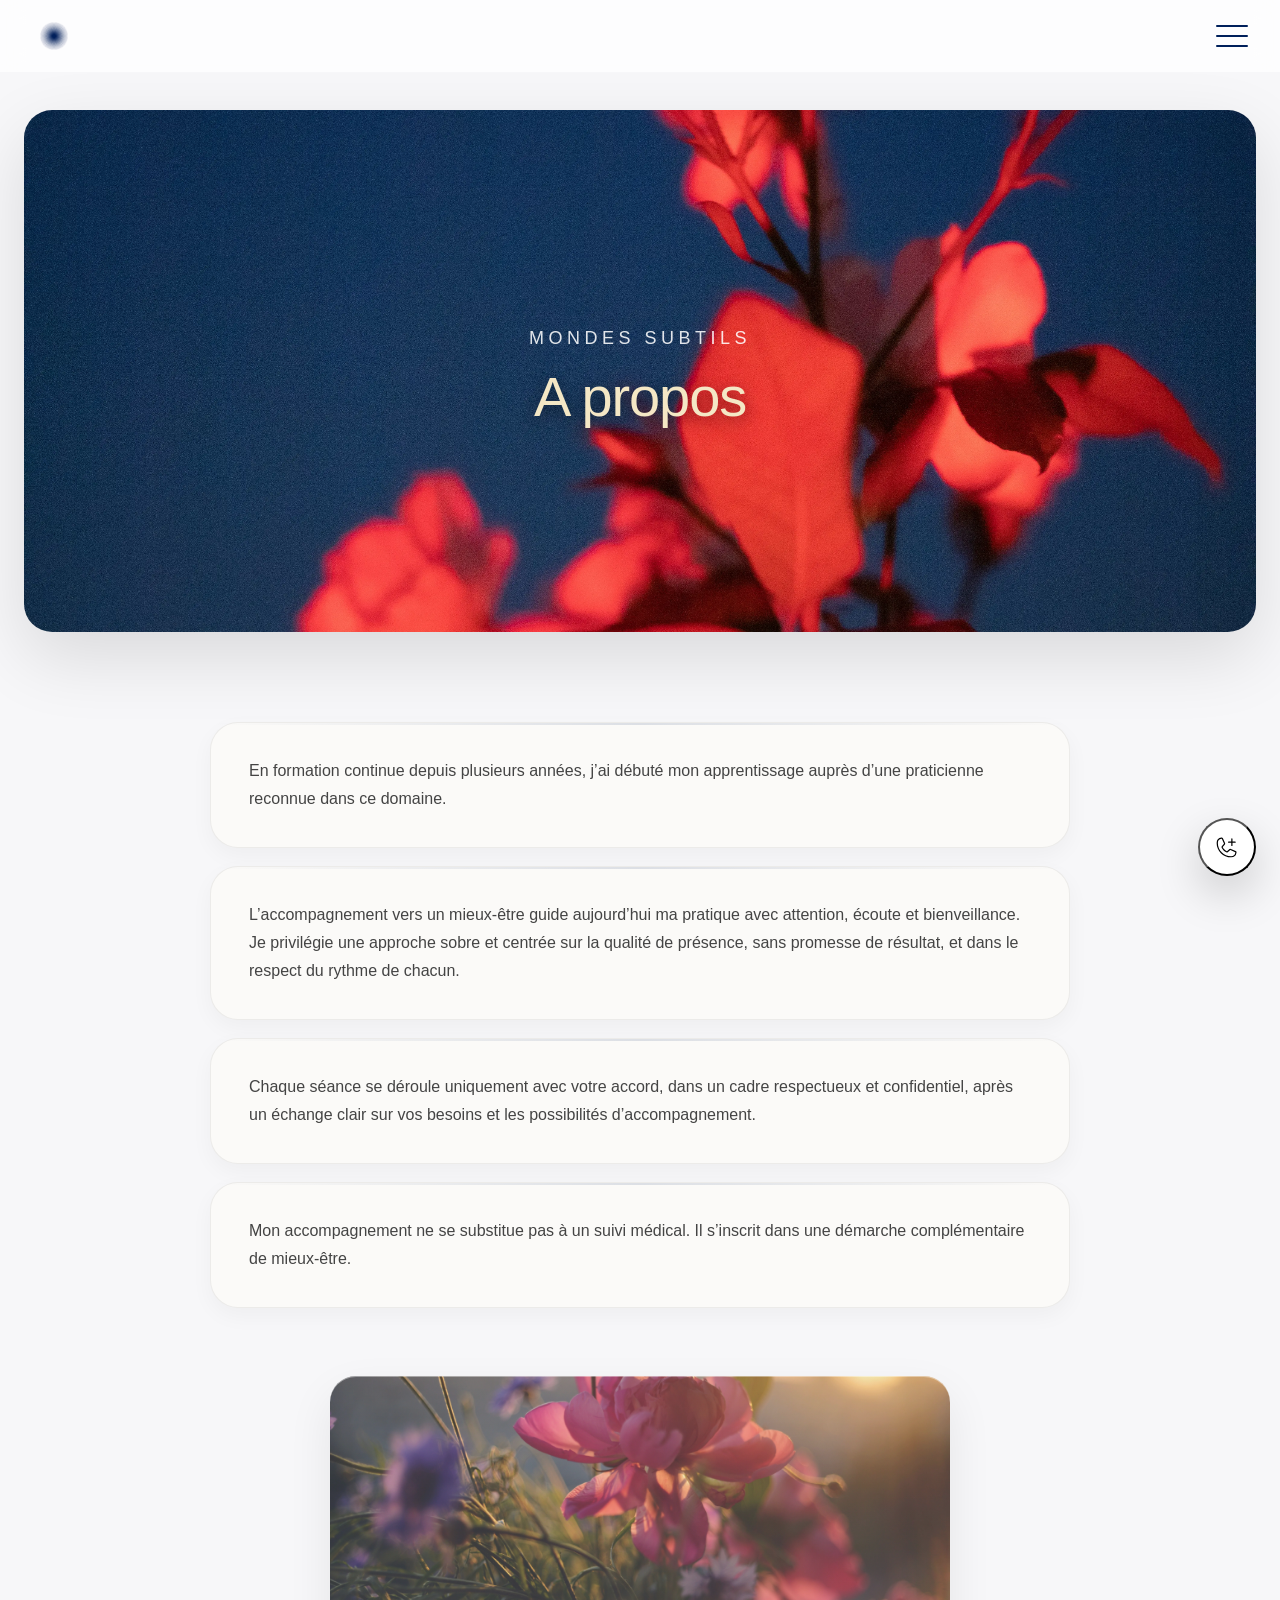
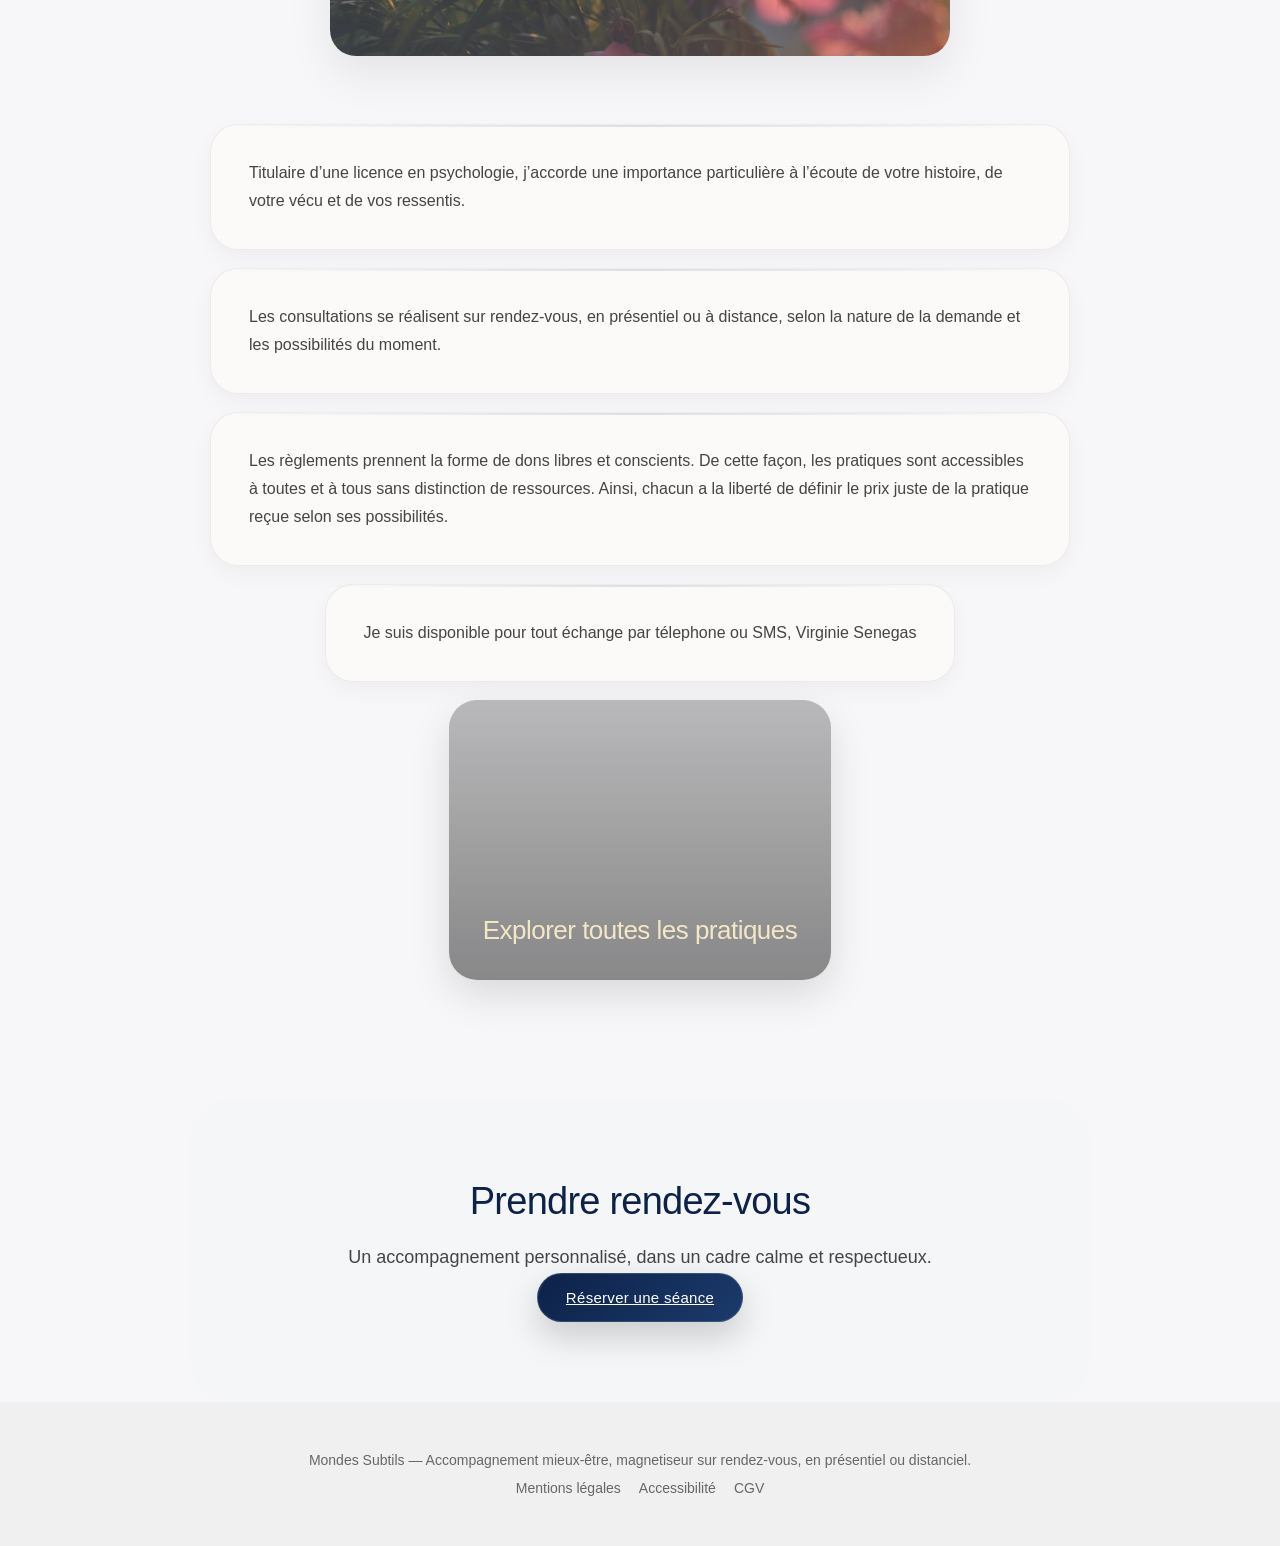
==== commit e10e5105: "Update a-propos.html" ====
--- a/a-propos.html
+++ b/a-propos.html
@@ -92,7 +92,8 @@
 
     <div class="about-card">
       <p>
-        Les règlements prennent la forme de dons libres, afin de laisser à chacun la liberté de définir le prix juste de la pratique reçue.
+        Les règlements prennent la forme de dons libres et conscients. De cette façon, les pratiques sont accessibles à toutes et à tous sans distinction de ressources.
+        Ainsi, chacun a la liberté de définir le prix juste de la pratique reçue selon ses possibilités.
       </p>
     </div>
 
--- a/style.css
+++ b/style.css
@@ -450,6 +450,10 @@
 }
 
 .cards .card:nth-child(8){
+  background-image:url("photmenopause.png");
+}
+
+.cards .card:nth-child(9){
   background-image:url("photoapropo1.png");
 }
 
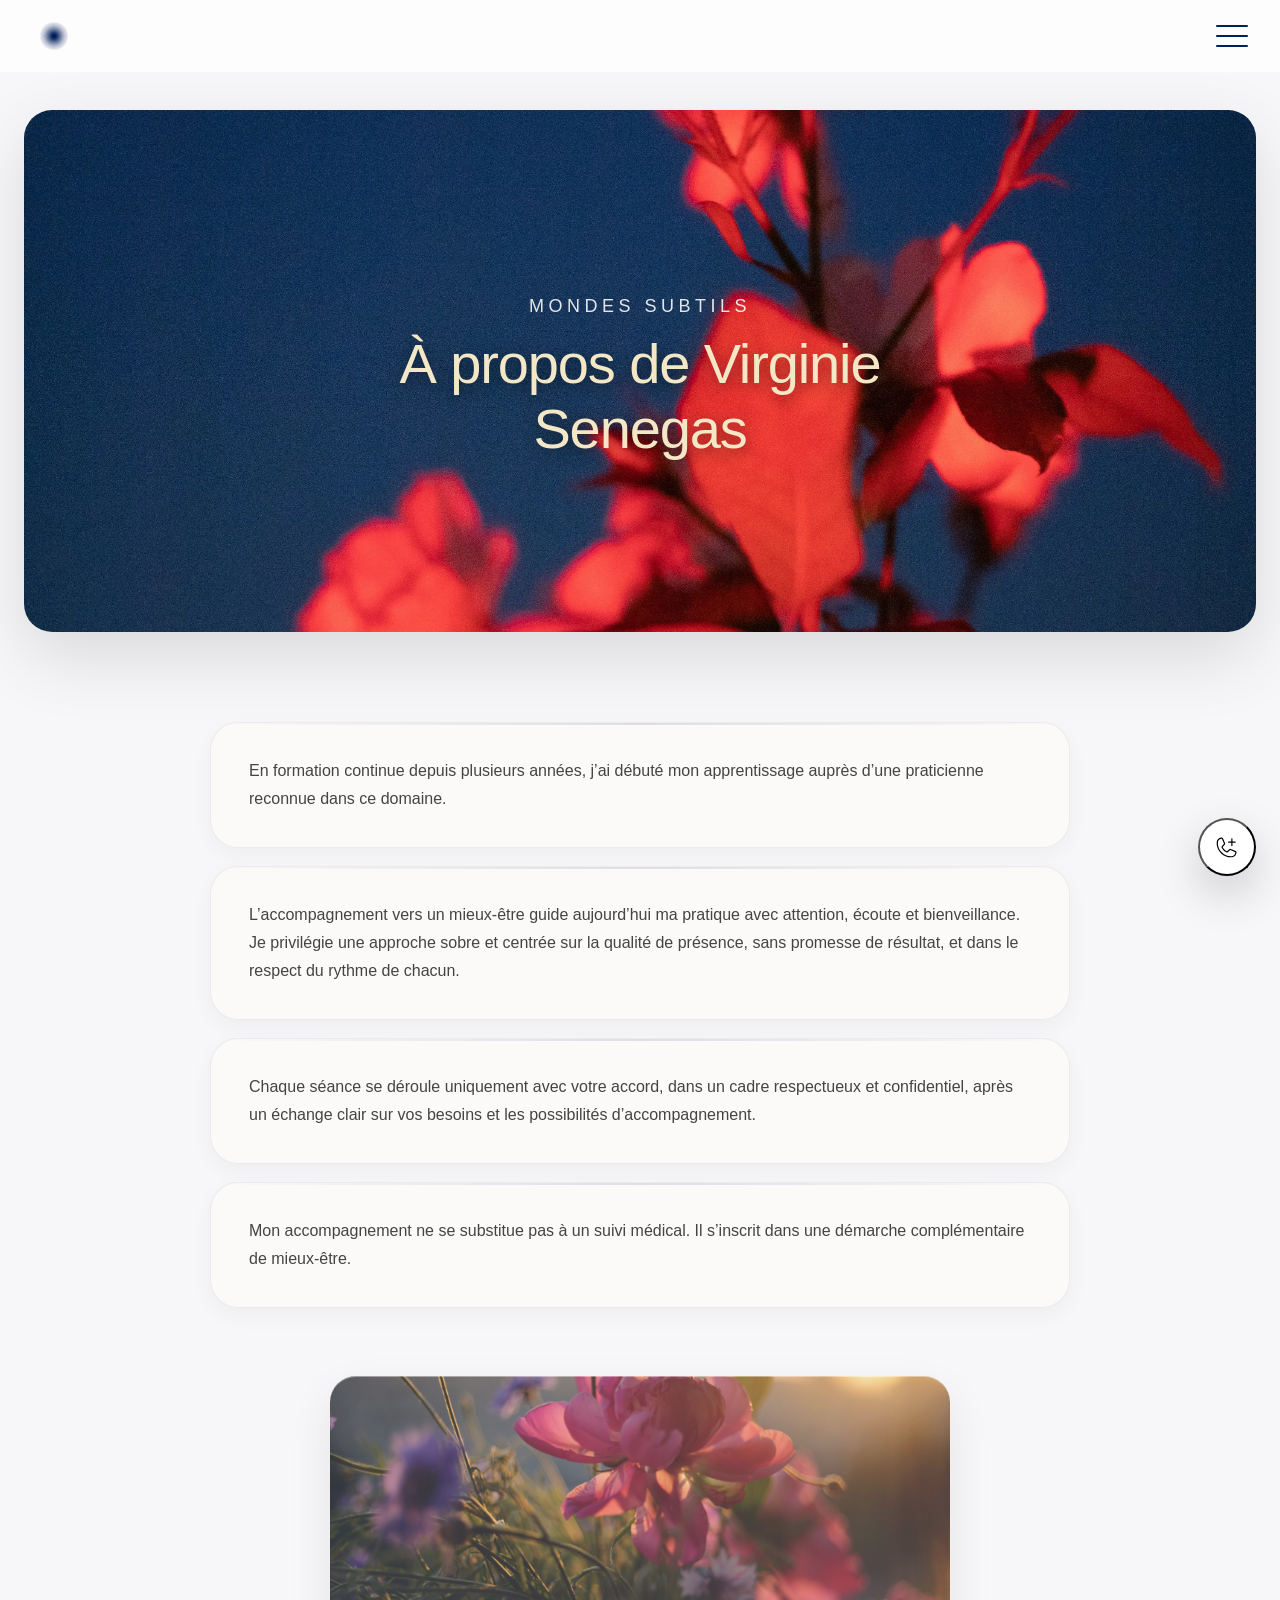
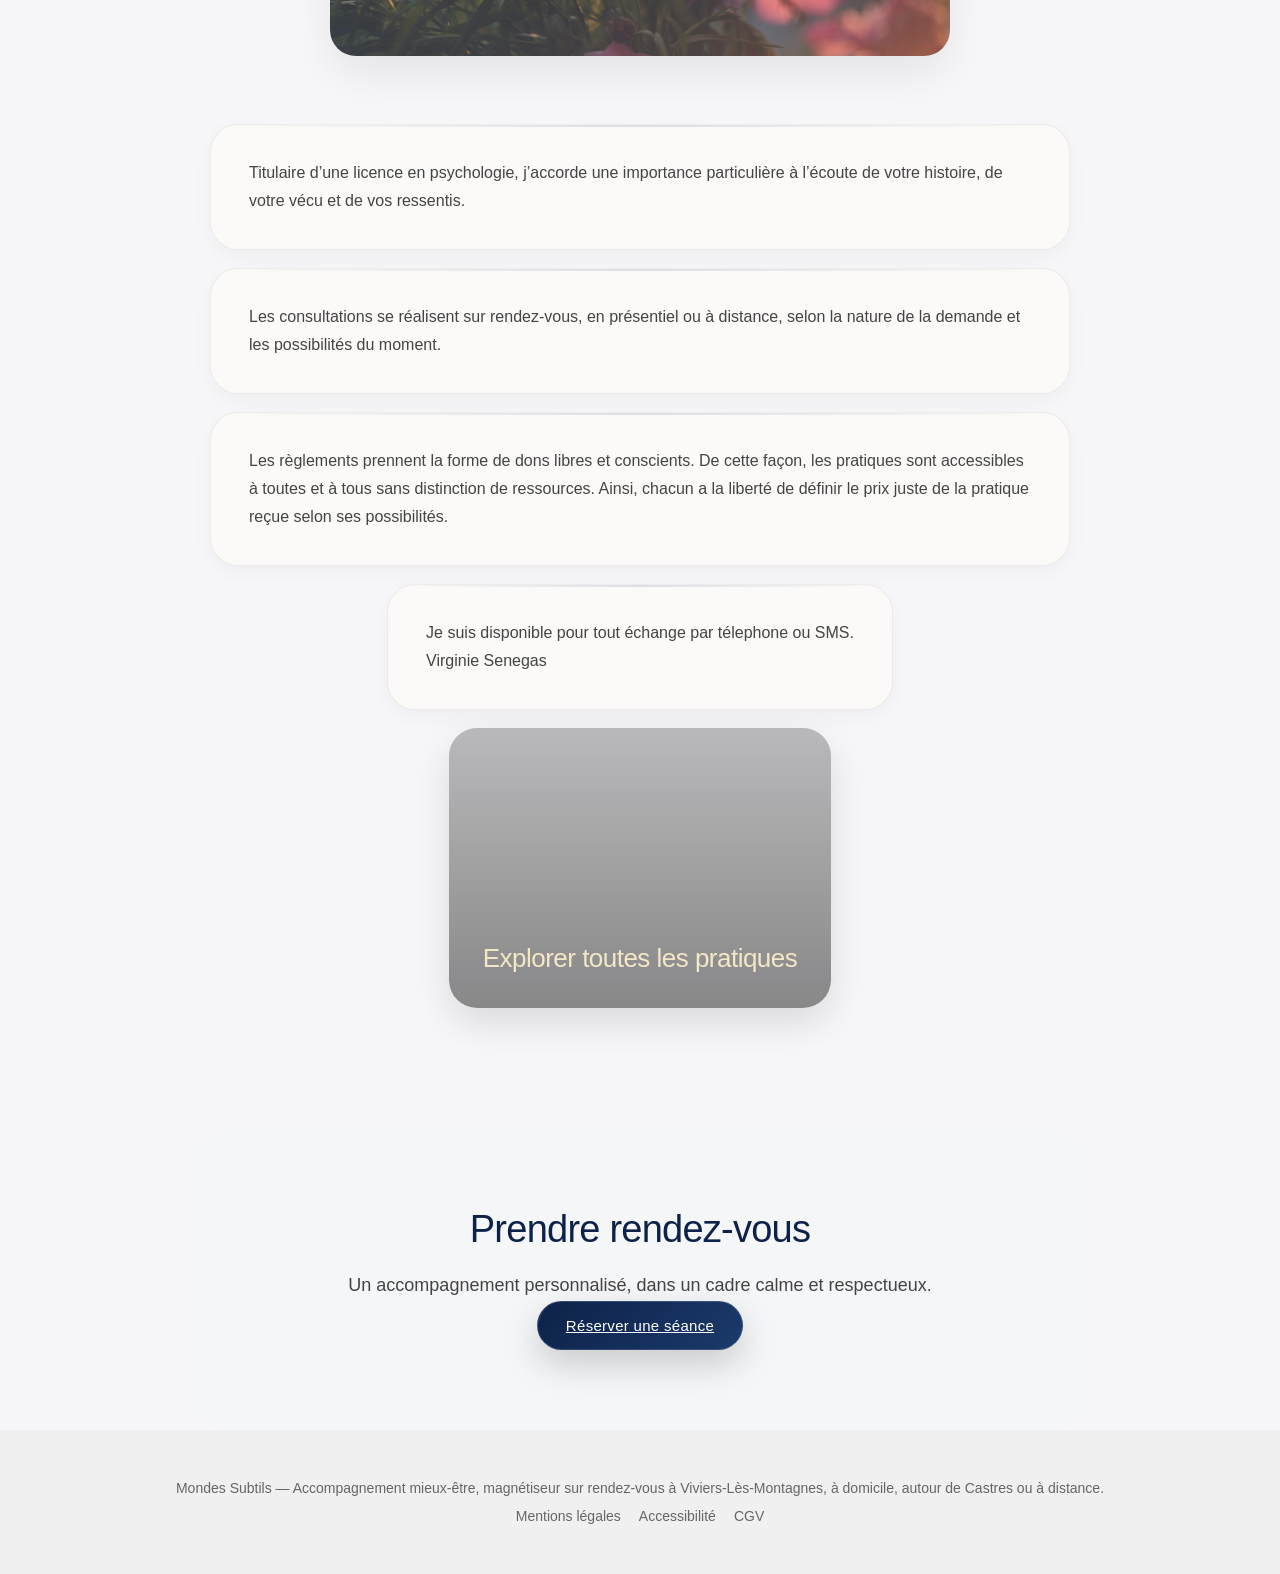
==== commit 97cdcf70: "Enhance SEO and content in a-propos.html Updated title and meta description for SEO. Improved header" ====
--- a/a-propos.html
+++ b/a-propos.html
@@ -4,10 +4,14 @@
   <meta charset="UTF-8" />
   <meta name="viewport" content="width=device-width, initial-scale=1.0"/>
 
-  <title>À propos — Mondes Subtils</title>
+  <title>À propos — Virginie Senegas, magnétiseuse près de Castres | Mondes Subtils</title>
 
-  <meta name="description" content="Découvrez l’approche humaine et apaisante de Viginie Senegas avec Mondes Subtils, magnétisme etaccompagnement en mieux-être à Castres, Toulouse et en Occitanie.">
+<meta name="description"
+  content="Découvrez Virginie Senegas, magnétiseuse à Viviers-lès-Montagnes près de Castres dans le Tarn, son parcours et son approche du magnétisme et du mieux-être.">
+  <meta name="robots" content="index, follow">
 
+  <link rel="canonical" href="https://www.mondessubtils.fr/a-propos.html">
+  
   <link rel="icon" type="image/png" href="favicon.png">
   
   <link rel="stylesheet" href="style.css" />
@@ -44,7 +48,7 @@
   <section class="page-hero faq-hero">
     <div class="hero-content">
       <p class="mini-title">Mondes Subtils</p>
-      <h1>A propos</h1>
+      <h1>À propos de Virginie Senegas</h1>
     </div>
   </section>
 
@@ -99,7 +103,7 @@
 
     <div class="about-card">
       <p>
-        Je suis disponible pour tout échange par télephone ou SMS,
+        Je suis disponible pour tout échange par télephone ou SMS.<br>
         Virginie Senegas
       </p>
     </div>
@@ -129,7 +133,7 @@
  <footer>
 
   <div class="footer-content">
-    Mondes Subtils — Accompagnement mieux-être, magnetiseur sur rendez-vous, en présentiel ou distanciel.
+    Mondes Subtils — Accompagnement mieux-être, magnétiseur sur rendez-vous à Viviers-Lès-Montagnes, à domicile, autour de Castres ou à distance.
   </div>
 
   <div class="footer-links">
